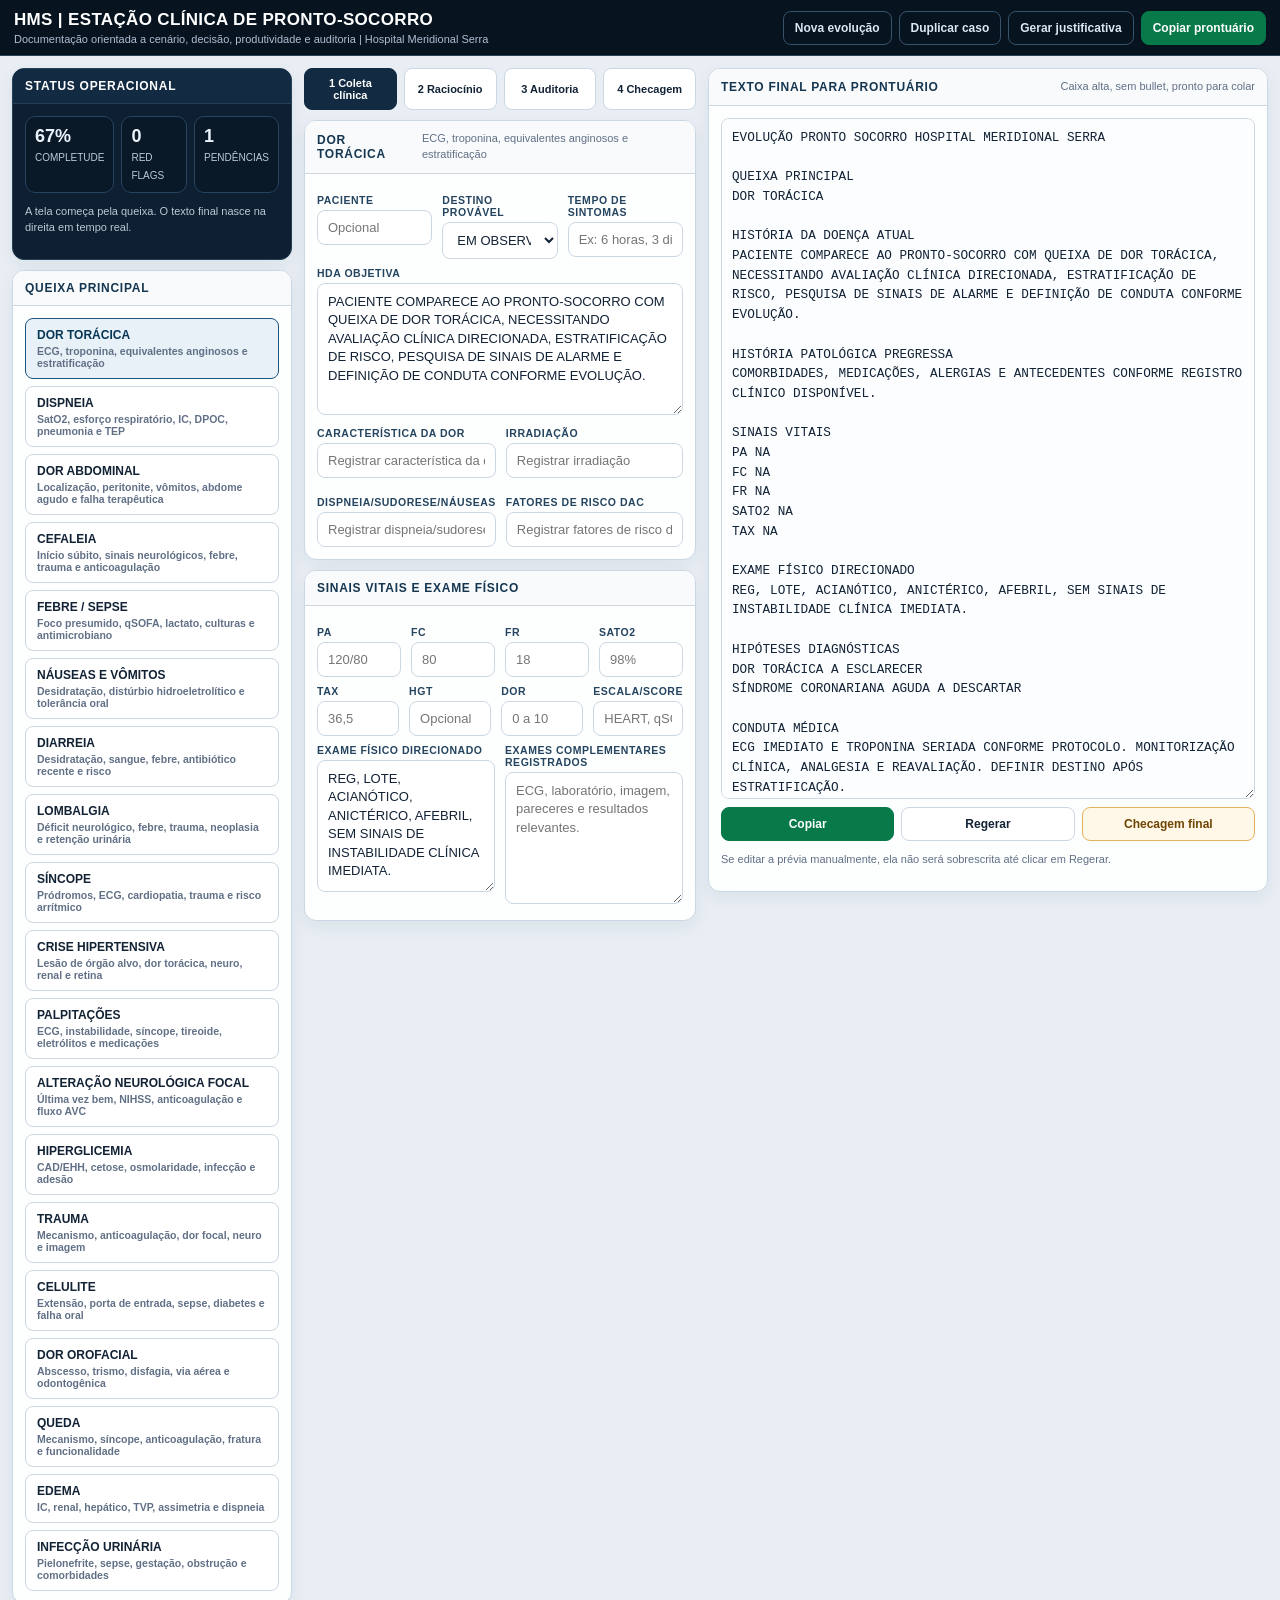
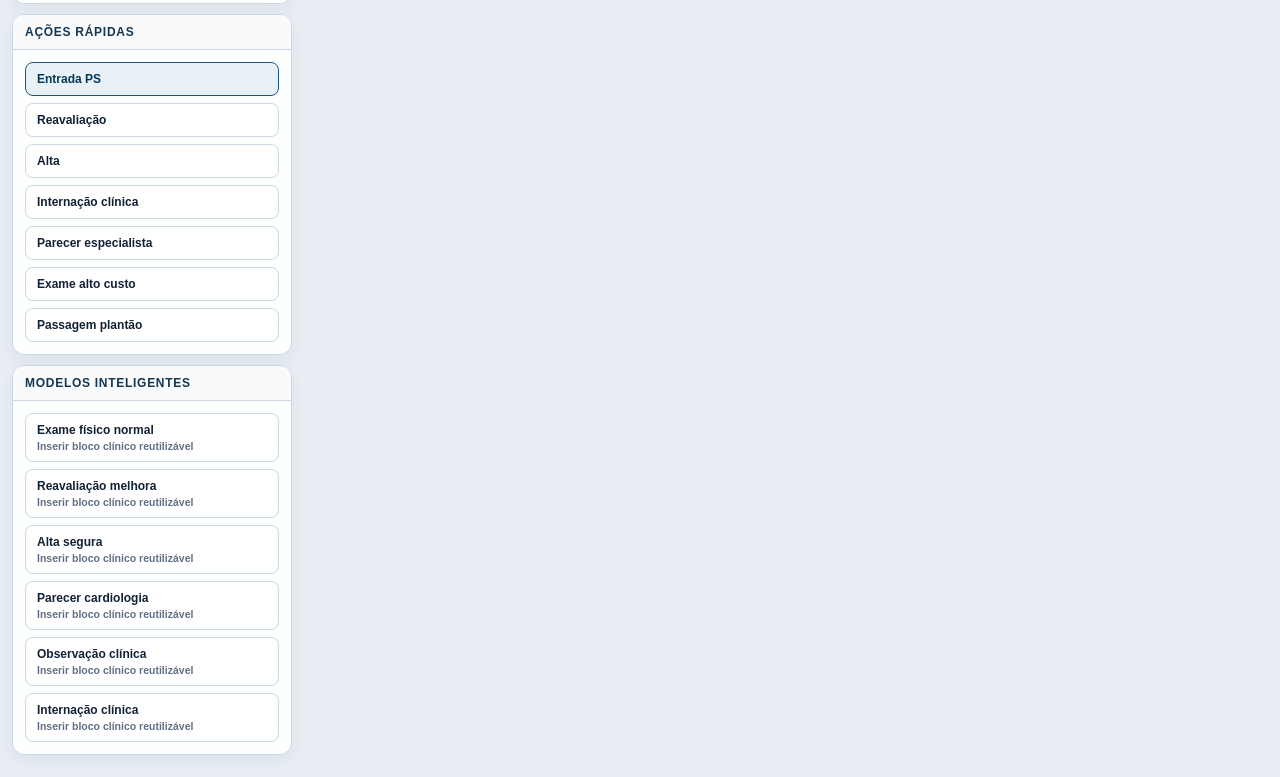
==== index.html @ b4bf4fae "Initial commit" ====
<!DOCTYPE html>
<html lang="pt-BR">
<head>
<meta charset="UTF-8">
<meta name="viewport" content="width=device-width, initial-scale=1.0">
<meta http-equiv="refresh" content="0; url=gerador.html">
<title>Acelerador PS de Clínica Médica - HMS</title>
<style>
body{font-family:-apple-system,BlinkMacSystemFont,"Segoe UI",Roboto,Helvetica,Arial,sans-serif;background:#f5f8fc;color:#0f2540;display:flex;align-items:center;justify-content:center;min-height:100vh;margin:0;padding:20px;text-align:center}a{color:#0f2540;font-weight:800}
</style>
<script>window.location.replace('gerador.html');</script>
</head>
<body>
<p>Iniciando o Acelerador PS de Clínica Médica - HMS. <a href="gerador.html">Clique aqui se nao redirecionar.</a></p>
</body>
</html>
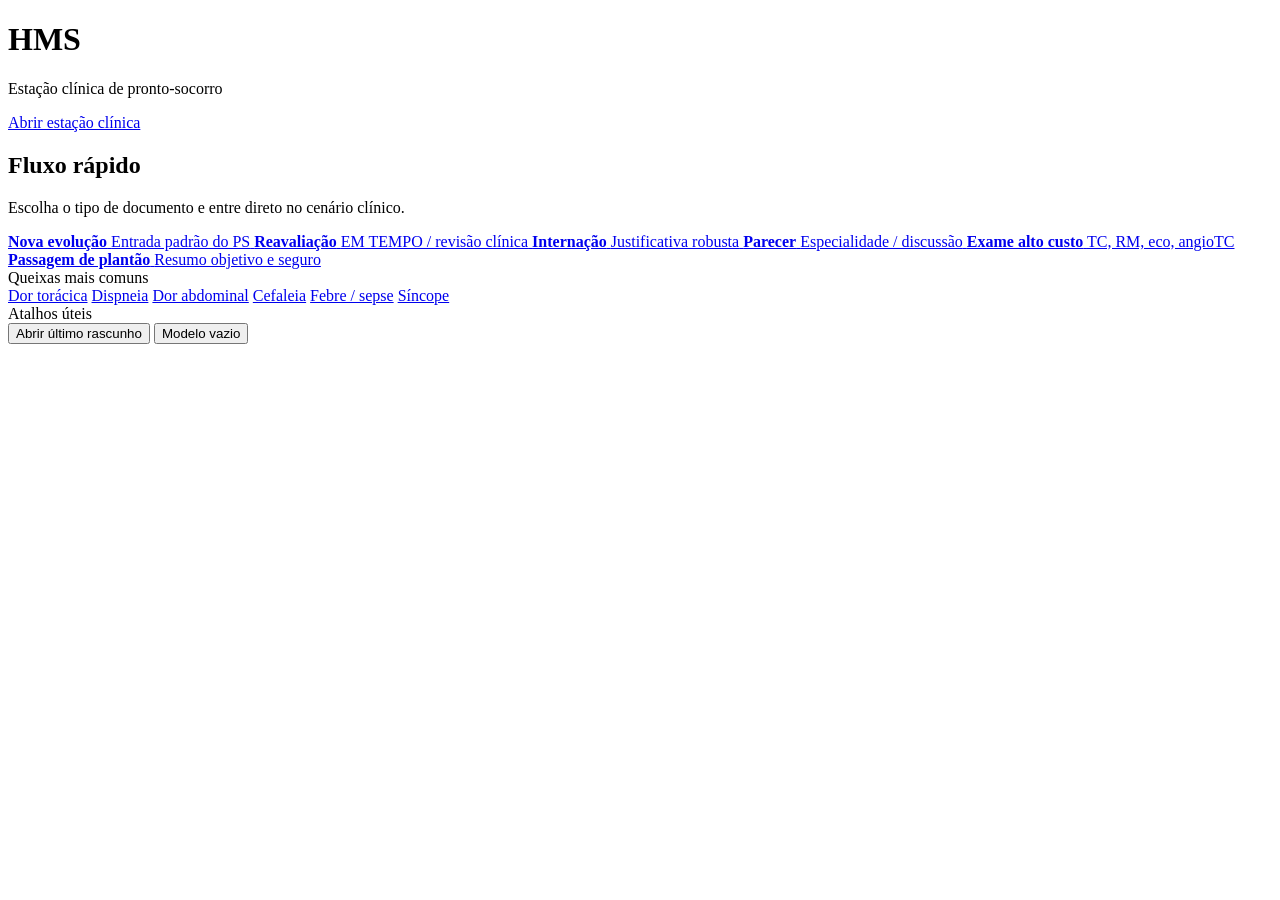
==== commit 0b62b6bf: "UPTODATE V8 / ├── index.html ├── estacao.html ├── css/  │   └── styles.css └── js/     ├── hom" ====
--- a/index.html
+++ b/index.html
@@ -1,16 +1,83 @@
 <!DOCTYPE html>
 <html lang="pt-BR">
 <head>
-<meta charset="UTF-8">
-<meta name="viewport" content="width=device-width, initial-scale=1.0">
-<meta http-equiv="refresh" content="0; url=gerador.html">
-<title>Acelerador PS de Clínica Médica - HMS</title>
-<style>
-body{font-family:-apple-system,BlinkMacSystemFont,"Segoe UI",Roboto,Helvetica,Arial,sans-serif;background:#f5f8fc;color:#0f2540;display:flex;align-items:center;justify-content:center;min-height:100vh;margin:0;padding:20px;text-align:center}a{color:#0f2540;font-weight:800}
-</style>
-<script>window.location.replace('gerador.html');</script>
+  <meta charset="UTF-8">
+  <meta name="viewport" content="width=device-width,initial-scale=1">
+  <title>HMS - Home</title>
+  <link rel="stylesheet" href="css/styles.css">
 </head>
-<body>
-<p>Iniciando o Acelerador PS de Clínica Médica - HMS. <a href="gerador.html">Clique aqui se nao redirecionar.</a></p>
+<body class="home-body">
+  <header class="home-header">
+    <div class="wrap">
+      <div>
+        <h1>HMS</h1>
+        <p>Estação clínica de pronto-socorro</p>
+      </div>
+      <a class="btn primary" href="estacao.html">Abrir estação clínica</a>
+    </div>
+  </header>
+
+  <main class="wrap home-main">
+    <section class="hero-card">
+      <h2>Fluxo rápido</h2>
+      <p>Escolha o tipo de documento e entre direto no cenário clínico.</p>
+
+      <div class="home-grid">
+        <a class="action-card" href="estacao.html?mode=entrada">
+          <strong>Nova evolução</strong>
+          <span>Entrada padrão do PS</span>
+        </a>
+
+        <a class="action-card" href="estacao.html?mode=reavaliacao">
+          <strong>Reavaliação</strong>
+          <span>EM TEMPO / revisão clínica</span>
+        </a>
+
+        <a class="action-card" href="estacao.html?mode=internacao">
+          <strong>Internação</strong>
+          <span>Justificativa robusta</span>
+        </a>
+
+        <a class="action-card" href="estacao.html?mode=parecer">
+          <strong>Parecer</strong>
+          <span>Especialidade / discussão</span>
+        </a>
+
+        <a class="action-card" href="estacao.html?mode=exame">
+          <strong>Exame alto custo</strong>
+          <span>TC, RM, eco, angioTC</span>
+        </a>
+
+        <a class="action-card" href="estacao.html?mode=passagem">
+          <strong>Passagem de plantão</strong>
+          <span>Resumo objetivo e seguro</span>
+        </a>
+      </div>
+    </section>
+
+    <section class="panel-row">
+      <div class="panel">
+        <div class="panel-title">Queixas mais comuns</div>
+        <div class="chip-grid">
+          <a class="chip" href="estacao.html?mode=entrada&qp=DOR%20TOR%C3%81CICA">Dor torácica</a>
+          <a class="chip" href="estacao.html?mode=entrada&qp=DISPNEIA">Dispneia</a>
+          <a class="chip" href="estacao.html?mode=entrada&qp=DOR%20ABDOMINAL">Dor abdominal</a>
+          <a class="chip" href="estacao.html?mode=entrada&qp=CEFALEIA">Cefaleia</a>
+          <a class="chip" href="estacao.html?mode=entrada&qp=FEBRE%20%2F%20SEPSE">Febre / sepse</a>
+          <a class="chip" href="estacao.html?mode=entrada&qp=S%C3%8DNCOPE">Síncope</a>
+        </div>
+      </div>
+
+      <div class="panel">
+        <div class="panel-title">Atalhos úteis</div>
+        <div class="shortcut-list">
+          <button class="btn" id="resumeDraft">Abrir último rascunho</button>
+          <button class="btn" id="newBlank">Modelo vazio</button>
+        </div>
+      </div>
+    </section>
+  </main>
+
+  <script src="js/home.js"></script>
 </body>
 </html>
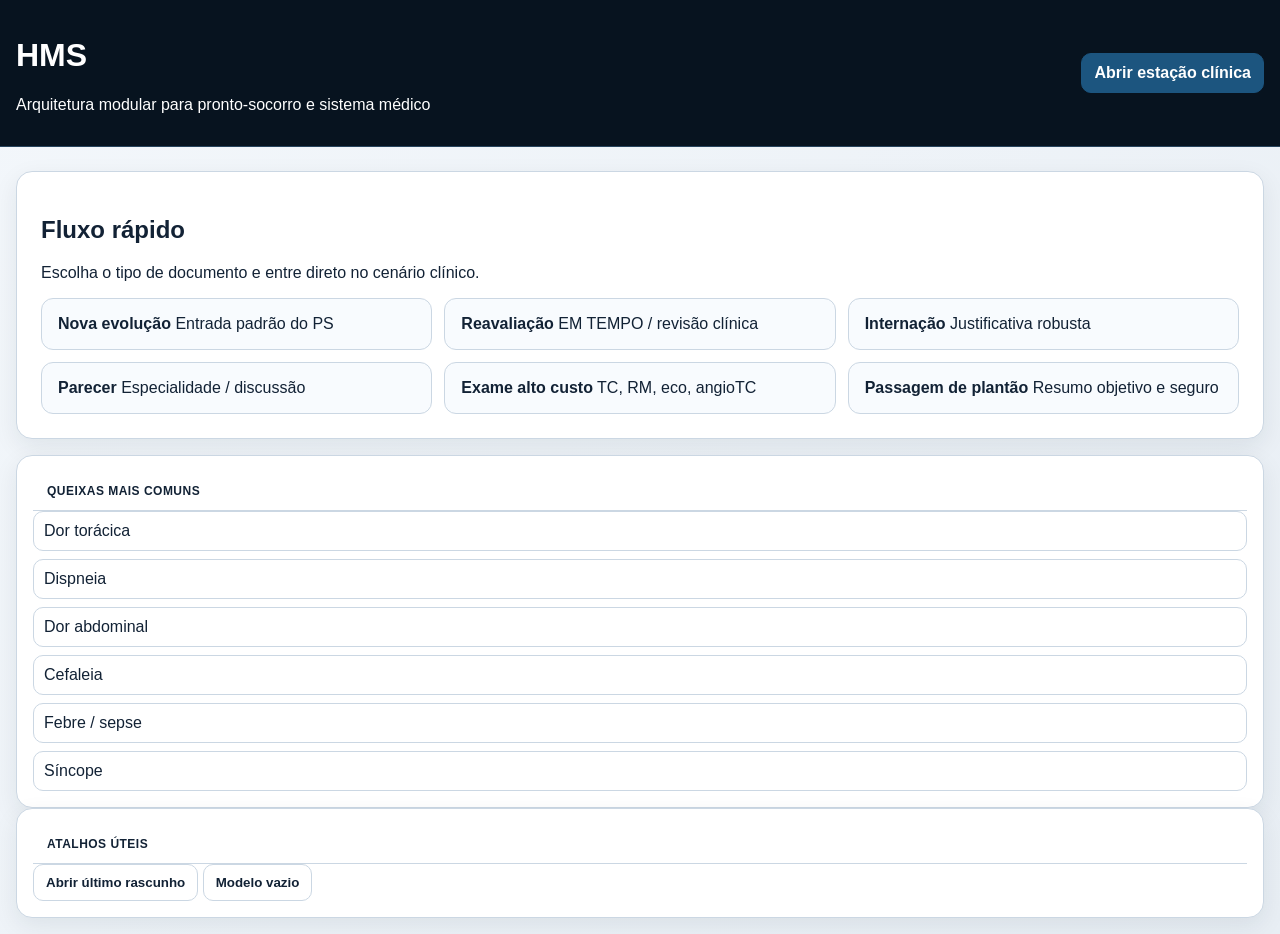
==== commit 0f182b14: "Primeira arquitetura modular do HMS" ====
--- a/index.html
+++ b/index.html
@@ -4,80 +4,23 @@
   <meta charset="UTF-8">
   <meta name="viewport" content="width=device-width,initial-scale=1">
   <title>HMS - Home</title>
-  <link rel="stylesheet" href="css/styles.css">
+  <link rel="stylesheet" href="styles.css">
 </head>
 <body class="home-body">
   <header class="home-header">
     <div class="wrap">
       <div>
         <h1>HMS</h1>
-        <p>Estação clínica de pronto-socorro</p>
+        <p>Arquitetura modular para pronto-socorro e sistema médico</p>
       </div>
-      <a class="btn primary" href="estacao.html">Abrir estação clínica</a>
+      <a class="btn primary" href="estação.html">Abrir estação clínica</a>
     </div>
   </header>
 
   <main class="wrap home-main">
-    <section class="hero-card">
-      <h2>Fluxo rápido</h2>
-      <p>Escolha o tipo de documento e entre direto no cenário clínico.</p>
-
-      <div class="home-grid">
-        <a class="action-card" href="estacao.html?mode=entrada">
-          <strong>Nova evolução</strong>
-          <span>Entrada padrão do PS</span>
-        </a>
-
-        <a class="action-card" href="estacao.html?mode=reavaliacao">
-          <strong>Reavaliação</strong>
-          <span>EM TEMPO / revisão clínica</span>
-        </a>
-
-        <a class="action-card" href="estacao.html?mode=internacao">
-          <strong>Internação</strong>
-          <span>Justificativa robusta</span>
-        </a>
-
-        <a class="action-card" href="estacao.html?mode=parecer">
-          <strong>Parecer</strong>
-          <span>Especialidade / discussão</span>
-        </a>
-
-        <a class="action-card" href="estacao.html?mode=exame">
-          <strong>Exame alto custo</strong>
-          <span>TC, RM, eco, angioTC</span>
-        </a>
-
-        <a class="action-card" href="estacao.html?mode=passagem">
-          <strong>Passagem de plantão</strong>
-          <span>Resumo objetivo e seguro</span>
-        </a>
-      </div>
-    </section>
-
-    <section class="panel-row">
-      <div class="panel">
-        <div class="panel-title">Queixas mais comuns</div>
-        <div class="chip-grid">
-          <a class="chip" href="estacao.html?mode=entrada&qp=DOR%20TOR%C3%81CICA">Dor torácica</a>
-          <a class="chip" href="estacao.html?mode=entrada&qp=DISPNEIA">Dispneia</a>
-          <a class="chip" href="estacao.html?mode=entrada&qp=DOR%20ABDOMINAL">Dor abdominal</a>
-          <a class="chip" href="estacao.html?mode=entrada&qp=CEFALEIA">Cefaleia</a>
-          <a class="chip" href="estacao.html?mode=entrada&qp=FEBRE%20%2F%20SEPSE">Febre / sepse</a>
-          <a class="chip" href="estacao.html?mode=entrada&qp=S%C3%8DNCOPE">Síncope</a>
-        </div>
-      </div>
-
-      <div class="panel">
-        <div class="panel-title">Atalhos úteis</div>
-        <div class="shortcut-list">
-          <button class="btn" id="resumeDraft">Abrir último rascunho</button>
-          <button class="btn" id="newBlank">Modelo vazio</button>
-        </div>
-      </div>
-    </section>
+    <div id="app"></div>
   </main>
 
-  <script src="js/home.js"></script>
+  <script type="module" src="src/app/bootstrap.js"></script>
 </body>
 </html>
--- a/styles.css
+++ b/styles.css
@@ -0,0 +1,169 @@
+body {
+  margin: 0;
+  background: #f3f7fb;
+  color: #122235;
+  font-family: Inter, -apple-system, BlinkMacSystemFont, "Segoe UI", Roboto, Arial, sans-serif;
+}
+
+* {
+  box-sizing: border-box;
+}
+
+.wrap {
+  max-width: 1600px;
+  margin: auto;
+  padding: 16px;
+}
+
+.home-body {
+  background: linear-gradient(135deg, #f3f7fb 0%, #e8eef4 100%);
+}
+
+.home-header, .topbar {
+  background: #07131f;
+  color: #fff;
+  border-bottom: 1px solid #27445d;
+}
+
+.home-header .wrap, .topbar .wrap {
+  display: flex;
+  justify-content: space-between;
+  align-items: center;
+  gap: 16px;
+}
+
+.home-main {
+  display: grid;
+  gap: 16px;
+  padding-top: 24px;
+}
+
+.hero-card, .panel {
+  background: #fff;
+  border: 1px solid #cbd7e3;
+  border-radius: 16px;
+  box-shadow: 0 8px 24px rgba(18, 34, 53, 0.08);
+}
+
+.hero-card {
+  padding: 24px;
+}
+
+.home-grid {
+  display: grid;
+  grid-template-columns: repeat(3, minmax(0, 1fr));
+  gap: 12px;
+  margin-top: 16px;
+}
+
+.action-card {
+  display: block;
+  text-decoration: none;
+  color: #122235;
+  background: #f8fbfe;
+  border: 1px solid #cbd7e3;
+  border-radius: 12px;
+  padding: 16px;
+  transition: transform 0.2s ease, border-color 0.2s ease;
+}
+
+.action-card:hover {
+  transform: translateY(-2px);
+  border-color: #1c557f;
+}
+
+.panel-title {
+  padding: 12px 14px;
+  border-bottom: 1px solid #cbd7e3;
+  font-size: 12px;
+  font-weight: 800;
+  text-transform: uppercase;
+  letter-spacing: 0.04em;
+}
+
+.body {
+  padding: 14px;
+}
+
+.btn {
+  border: 1px solid #cbd7e3;
+  background: #fff;
+  border-radius: 10px;
+  padding: 10px 12px;
+  font-weight: 700;
+  cursor: pointer;
+  text-decoration: none;
+  color: #122235;
+}
+
+.btn.primary {
+  background: #1c557f;
+  border-color: #1c557f;
+  color: #fff;
+}
+
+.btn.ghost {
+  background: transparent;
+  color: #dbe7f3;
+  border-color: #36536e;
+}
+
+#app {
+  display: grid;
+  gap: 16px;
+}
+
+.panel {
+  padding: 16px;
+}
+
+.shell {
+  display: grid;
+  grid-template-columns: 280px minmax(0, 1fr) 520px;
+  gap: 14px;
+}
+
+.grid2, .grid3, .grid4 {
+  display: grid;
+  gap: 10px;
+}
+
+.grid2 { grid-template-columns: repeat(2, 1fr); }
+.grid3 { grid-template-columns: repeat(3, 1fr); }
+.grid4 { grid-template-columns: repeat(4, 1fr); }
+
+input, textarea, select {
+  width: 100%;
+  border: 1px solid #cbd7e3;
+  border-radius: 10px;
+  padding: 10px;
+  font: inherit;
+}
+
+.big { min-height: 130px; }
+.output { min-height: 500px; font-family: Consolas, monospace; }
+.preview-body { display: flex; flex-direction: column; gap: 10px; }
+.bar { display: grid; grid-template-columns: 1fr 1fr; gap: 8px; }
+.chip-grid, .qplist, .navlist, .checks { display: grid; gap: 8px; }
+.chip, .nav { display: block; text-decoration: none; color: #122235; background: #fff; border: 1px solid #cbd7e3; border-radius: 10px; padding: 10px; }
+.dark { background: #0d1f31; color: #fff; }
+
+@media (max-width: 900px) {
+  .shell {
+    grid-template-columns: 1fr;
+  }
+  .home-grid {
+    grid-template-columns: 1fr 1fr;
+  }
+}
+
+@media (max-width: 600px) {
+  .home-grid {
+    grid-template-columns: 1fr;
+  }
+
+  .home-header .wrap, .topbar .wrap {
+    flex-direction: column;
+    align-items: flex-start;
+  }
+}
